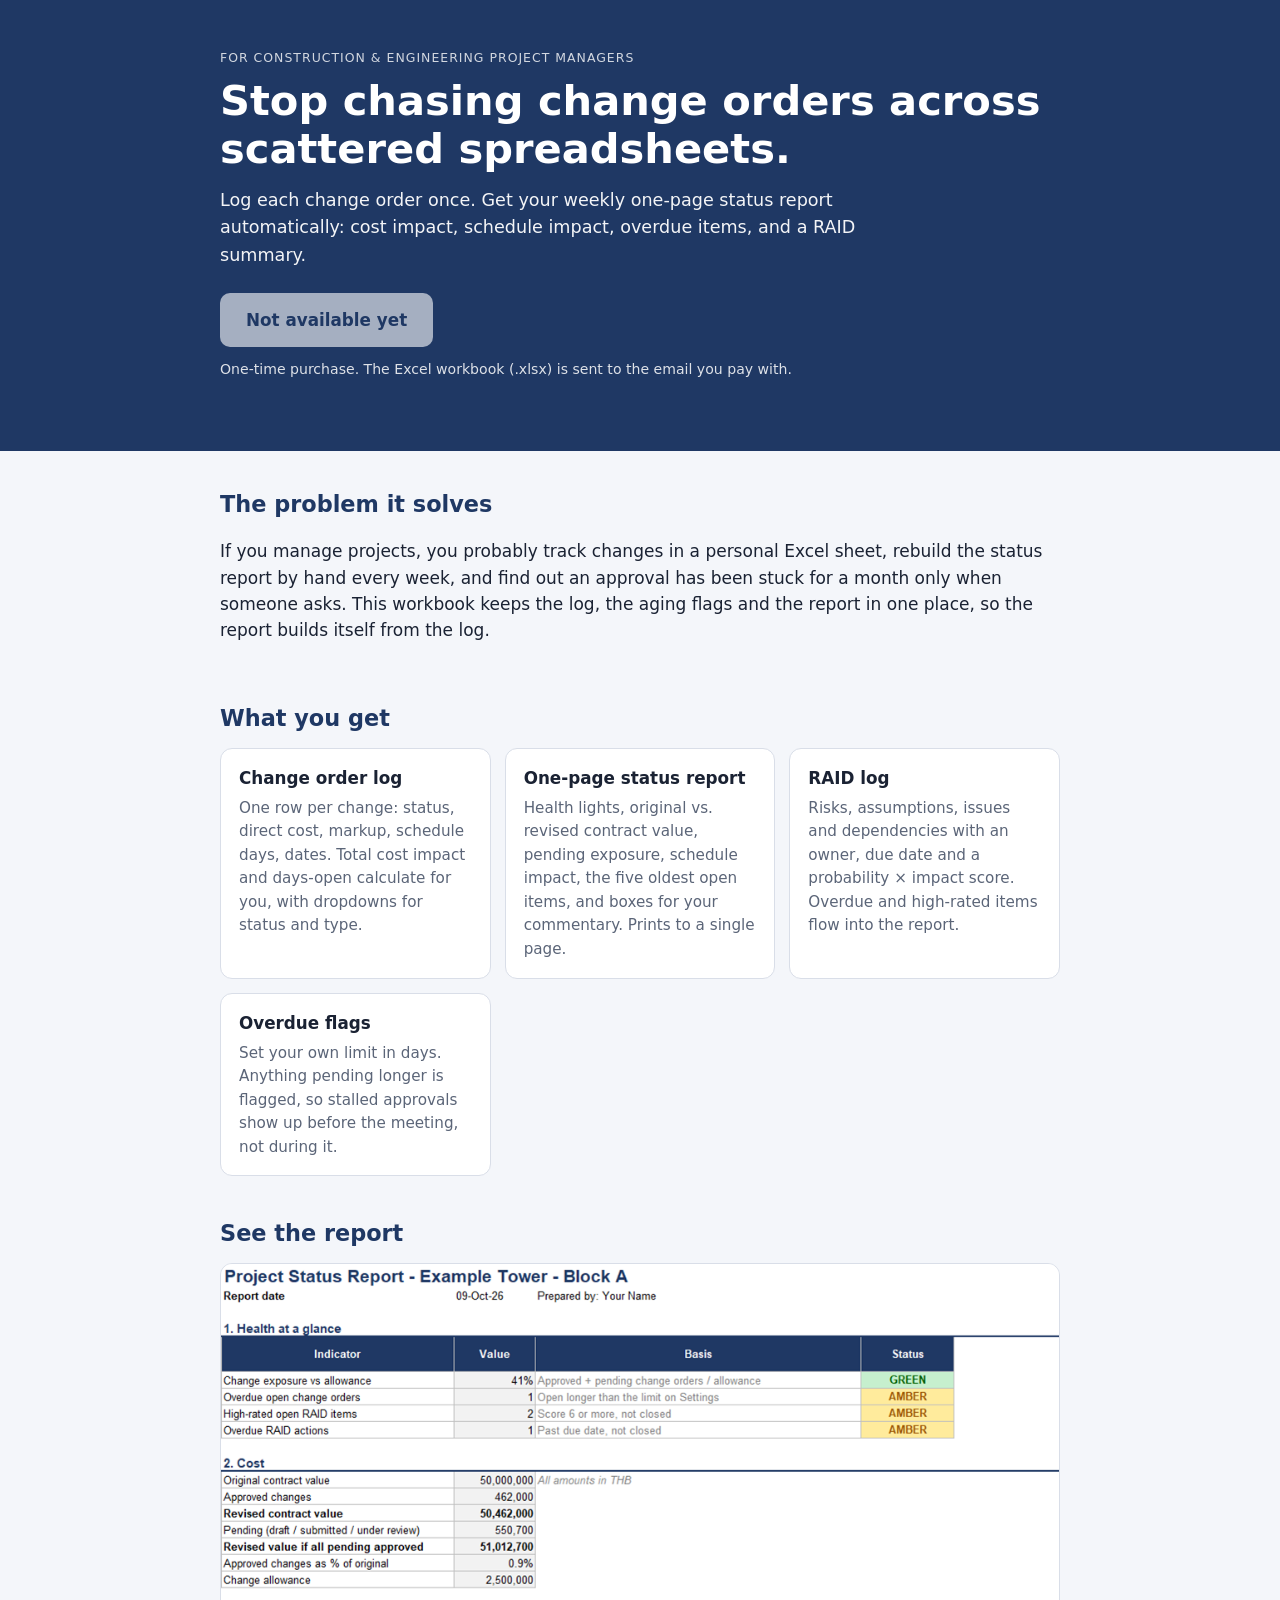
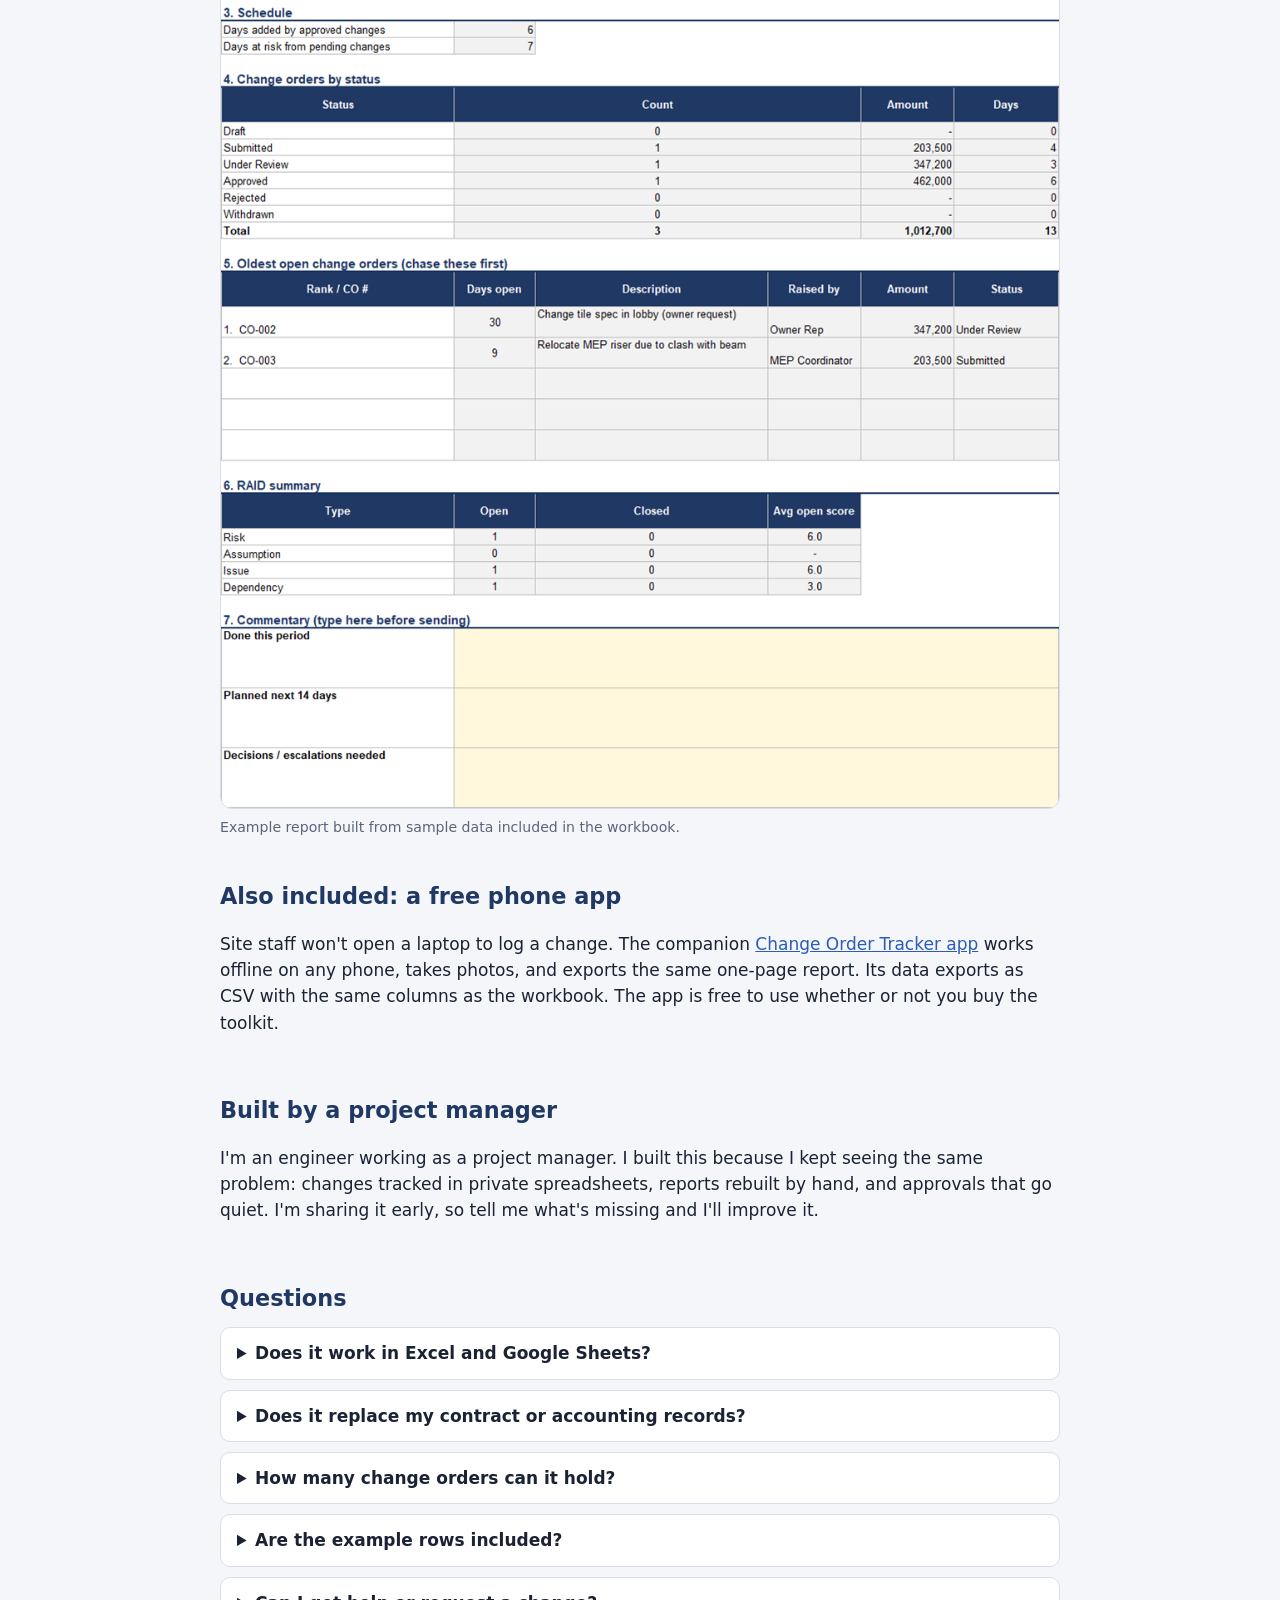
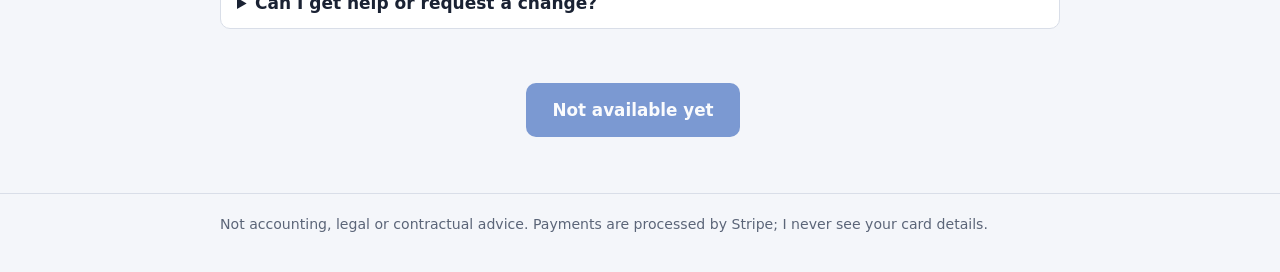
==== toolkit/index.html @ 3f7176aa "Add Excel toolkit landing page and in-app link Buy buttons stay disabled until a real payment link i" ====
<!doctype html>
<html lang="en">
<head>
<meta charset="utf-8">
<meta name="viewport" content="width=device-width, initial-scale=1">
<meta name="theme-color" content="#1f3864">
<title>Change Order &amp; Status Report Toolkit for Excel</title>
<meta name="description" content="An Excel workbook for project managers: log change orders and RAID items once, get a one-page status report automatically.">
<style>
  :root { --bg:#f4f6fa; --card:#fff; --ink:#1a2233; --muted:#5b6578; --line:#d9dee8; --navy:#1f3864; --accent:#2b5cb8; --on:#fff; }
  @media (prefers-color-scheme: dark) { :root { --bg:#0f1522; --card:#182033; --ink:#e8ecf5; --muted:#a3adc2; --line:#2b3550; --navy:#14213d; --accent:#6f9bff; } }
  * { box-sizing: border-box; }
  body { margin:0; background:var(--bg); color:var(--ink); font:17px/1.55 system-ui,-apple-system,"Segoe UI",Roboto,Arial,sans-serif; }
  .wrap { max-width: 880px; margin: 0 auto; padding: 0 20px; }
  header.hero { background: var(--navy); color: var(--on); padding: 48px 0 56px; }
  .eyebrow { text-transform: uppercase; letter-spacing: .08em; font-size: .78rem; opacity: .8; margin: 0 0 10px; }
  h1 { font-size: clamp(1.8rem, 5vw, 2.6rem); line-height: 1.15; margin: 0 0 14px; }
  .lead { font-size: 1.1rem; max-width: 40em; opacity: .95; margin: 0 0 24px; }
  .buy { display: inline-block; background: #fff; color: var(--navy); font-weight: 700; padding: 14px 26px; border-radius: 10px; text-decoration: none; border: 0; font-size: 1.05rem; cursor: pointer; }
  .buy:hover { filter: brightness(.95); }
  .buy[aria-disabled="true"] { opacity: .6; cursor: not-allowed; }
  .price { margin-left: 14px; font-size: 1.05rem; }
  .note { font-size: .88rem; opacity: .85; margin-top: 12px; }
  section { padding: 36px 0 4px; }
  h2 { font-size: 1.4rem; margin: 0 0 12px; color: var(--navy); }
  @media (prefers-color-scheme: dark) { h2 { color: var(--accent); } }
  .grid { display: grid; gap: 14px; grid-template-columns: repeat(auto-fit, minmax(230px, 1fr)); }
  .card { background: var(--card); border: 1px solid var(--line); border-radius: 12px; padding: 16px 18px; }
  .card h3 { margin: 0 0 6px; font-size: 1.05rem; }
  .card p { margin: 0; color: var(--muted); font-size: .95rem; }
  figure { margin: 0; }
  figure img { width: 100%; height: auto; border: 1px solid var(--line); border-radius: 12px; background: #fff; display: block; }
  figcaption { color: var(--muted); font-size: .88rem; margin-top: 8px; }
  ul.tick { list-style: none; padding: 0; margin: 0; }
  ul.tick li { padding: 6px 0 6px 28px; position: relative; }
  ul.tick li::before { content: "\2713"; position: absolute; left: 4px; color: var(--accent); font-weight: 700; }
  details { background: var(--card); border: 1px solid var(--line); border-radius: 10px; padding: 12px 16px; margin-bottom: 10px; }
  summary { cursor: pointer; font-weight: 600; }
  details p { margin: 8px 0 0; color: var(--muted); }
  .cta { text-align: center; padding: 40px 0 56px; }
  .cta .buy { background: var(--accent); color: #fff; }
  footer { border-top: 1px solid var(--line); padding: 20px 0 36px; color: var(--muted); font-size: .88rem; }
  a { color: var(--accent); }
  :focus-visible { outline: 3px solid #f5b400; outline-offset: 2px; }
</style>
</head>
<body>
<header class="hero"><div class="wrap">
  <p class="eyebrow">For construction &amp; engineering project managers</p>
  <h1>Stop chasing change orders across scattered spreadsheets.</h1>
  <p class="lead">Log each change order once. Get your weekly one-page status report automatically: cost impact, schedule impact, overdue items, and a RAID summary.</p>
  <a class="buy" id="buy1" href="#">Get the toolkit</a><span class="price" data-price></span>
  <p class="note">One-time purchase. The Excel workbook (.xlsx) is sent to the email you pay with.</p>
</div></header>

<main class="wrap">
  <section>
    <h2>The problem it solves</h2>
    <p>If you manage projects, you probably track changes in a personal Excel sheet, rebuild the status report by hand every week, and find out an approval has been stuck for a month only when someone asks. This workbook keeps the log, the aging flags and the report in one place, so the report builds itself from the log.</p>
  </section>

  <section>
    <h2>What you get</h2>
    <div class="grid">
      <div class="card"><h3>Change order log</h3><p>One row per change: status, direct cost, markup, schedule days, dates. Total cost impact and days-open calculate for you, with dropdowns for status and type.</p></div>
      <div class="card"><h3>One-page status report</h3><p>Health lights, original vs. revised contract value, pending exposure, schedule impact, the five oldest open items, and boxes for your commentary. Prints to a single page.</p></div>
      <div class="card"><h3>RAID log</h3><p>Risks, assumptions, issues and dependencies with an owner, due date and a probability &times; impact score. Overdue and high-rated items flow into the report.</p></div>
      <div class="card"><h3>Overdue flags</h3><p>Set your own limit in days. Anything pending longer is flagged, so stalled approvals show up before the meeting, not during it.</p></div>
    </div>
  </section>

  <section>
    <h2>See the report</h2>
    <figure>
      <img src="img/status-report.png" width="1008" height="1376" alt="Example one-page project status report showing health lights, cost summary, schedule impact, change orders by status, oldest open change orders and RAID summary" loading="lazy">
      <figcaption>Example report built from sample data included in the workbook.</figcaption>
    </figure>
  </section>

  <section>
    <h2>Also included: a free phone app</h2>
    <p>Site staff won't open a laptop to log a change. The companion <a href="../">Change Order Tracker app</a> works offline on any phone, takes photos, and exports the same one-page report. Its data exports as CSV with the same columns as the workbook. The app is free to use whether or not you buy the toolkit.</p>
  </section>

  <section>
    <h2>Built by a project manager</h2>
    <p>I'm an engineer working as a project manager. I built this because I kept seeing the same problem: changes tracked in private spreadsheets, reports rebuilt by hand, and approvals that go quiet. I'm sharing it early, so tell me what's missing and I'll improve it.</p>
  </section>

  <section>
    <h2>Questions</h2>
    <details><summary>Does it work in Excel and Google Sheets?</summary><p>It's built and tested in Microsoft Excel. It uses only standard functions and should open in Google Sheets, but I have not tested it there yet.</p></details>
    <details><summary>Does it replace my contract or accounting records?</summary><p>No. It's a tracking aid. Always check amounts and approvals against your contract documents.</p></details>
    <details><summary>How many change orders can it hold?</summary><p>200 change orders and 100 RAID items per file. You can extend it by copying the last row's formulas down.</p></details>
    <details><summary>Are the example rows included?</summary><p>Yes. A few example rows show the format. Delete them or type over them.</p></details>
    <details><summary>Can I get help or request a change?</summary><p data-contact>Contact details will be added here.</p></details>
  </section>

  <div class="cta">
    <a class="buy" id="buy2" href="#">Get the toolkit</a><span class="price" data-price></span>
  </div>
</main>

<footer><div class="wrap">Not accounting, legal or contractual advice. Payments are processed by Stripe; I never see your card details.</div></footer>

<script>
  // ---- Edit these three values before publishing --------------------------
  const PAYMENT_LINK = 'REPLACE_WITH_STRIPE_PAYMENT_LINK';
  const PRICE = '$19';
  const CONTACT = ''; // e.g. 'you@example.com' - leave empty to hide
  // -------------------------------------------------------------------------
  const ready = /^https:\/\/(buy\.stripe\.com|checkout\.stripe\.com|rzp\.io|razorpay\.com)\//.test(PAYMENT_LINK);
  for (const a of document.querySelectorAll('.buy')) {
    if (ready) { a.href = PAYMENT_LINK; a.rel = 'noopener'; }
    else { a.setAttribute('aria-disabled', 'true'); a.removeAttribute('href'); a.textContent = 'Not available yet'; a.addEventListener('click', e => e.preventDefault()); }
  }
  for (const p of document.querySelectorAll('[data-price]')) p.textContent = ready ? PRICE : '';
  const c = document.querySelector('[data-contact]');
  if (CONTACT) { c.textContent = 'Email '; const l = document.createElement('a'); l.href = 'mailto:' + CONTACT; l.textContent = CONTACT; c.append(l, ' and I will reply.'); }
</script>
</body>
</html>
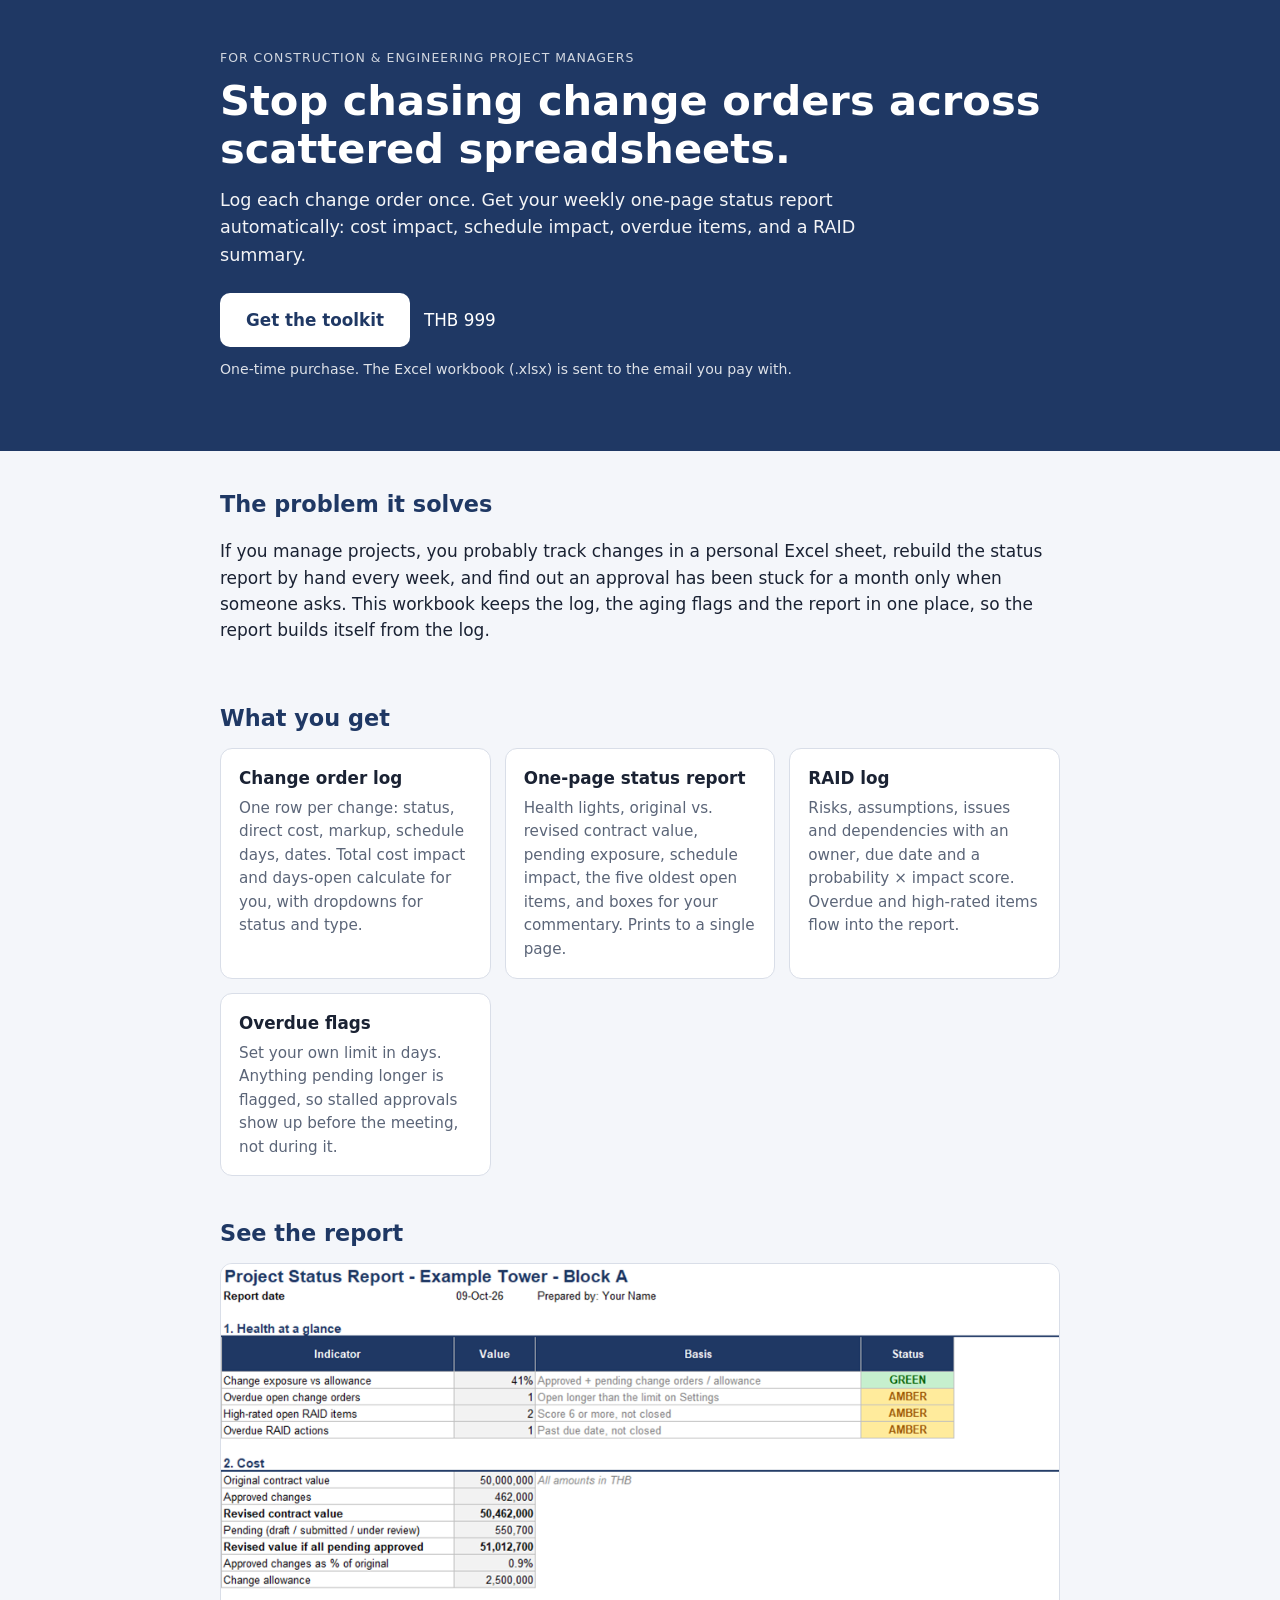
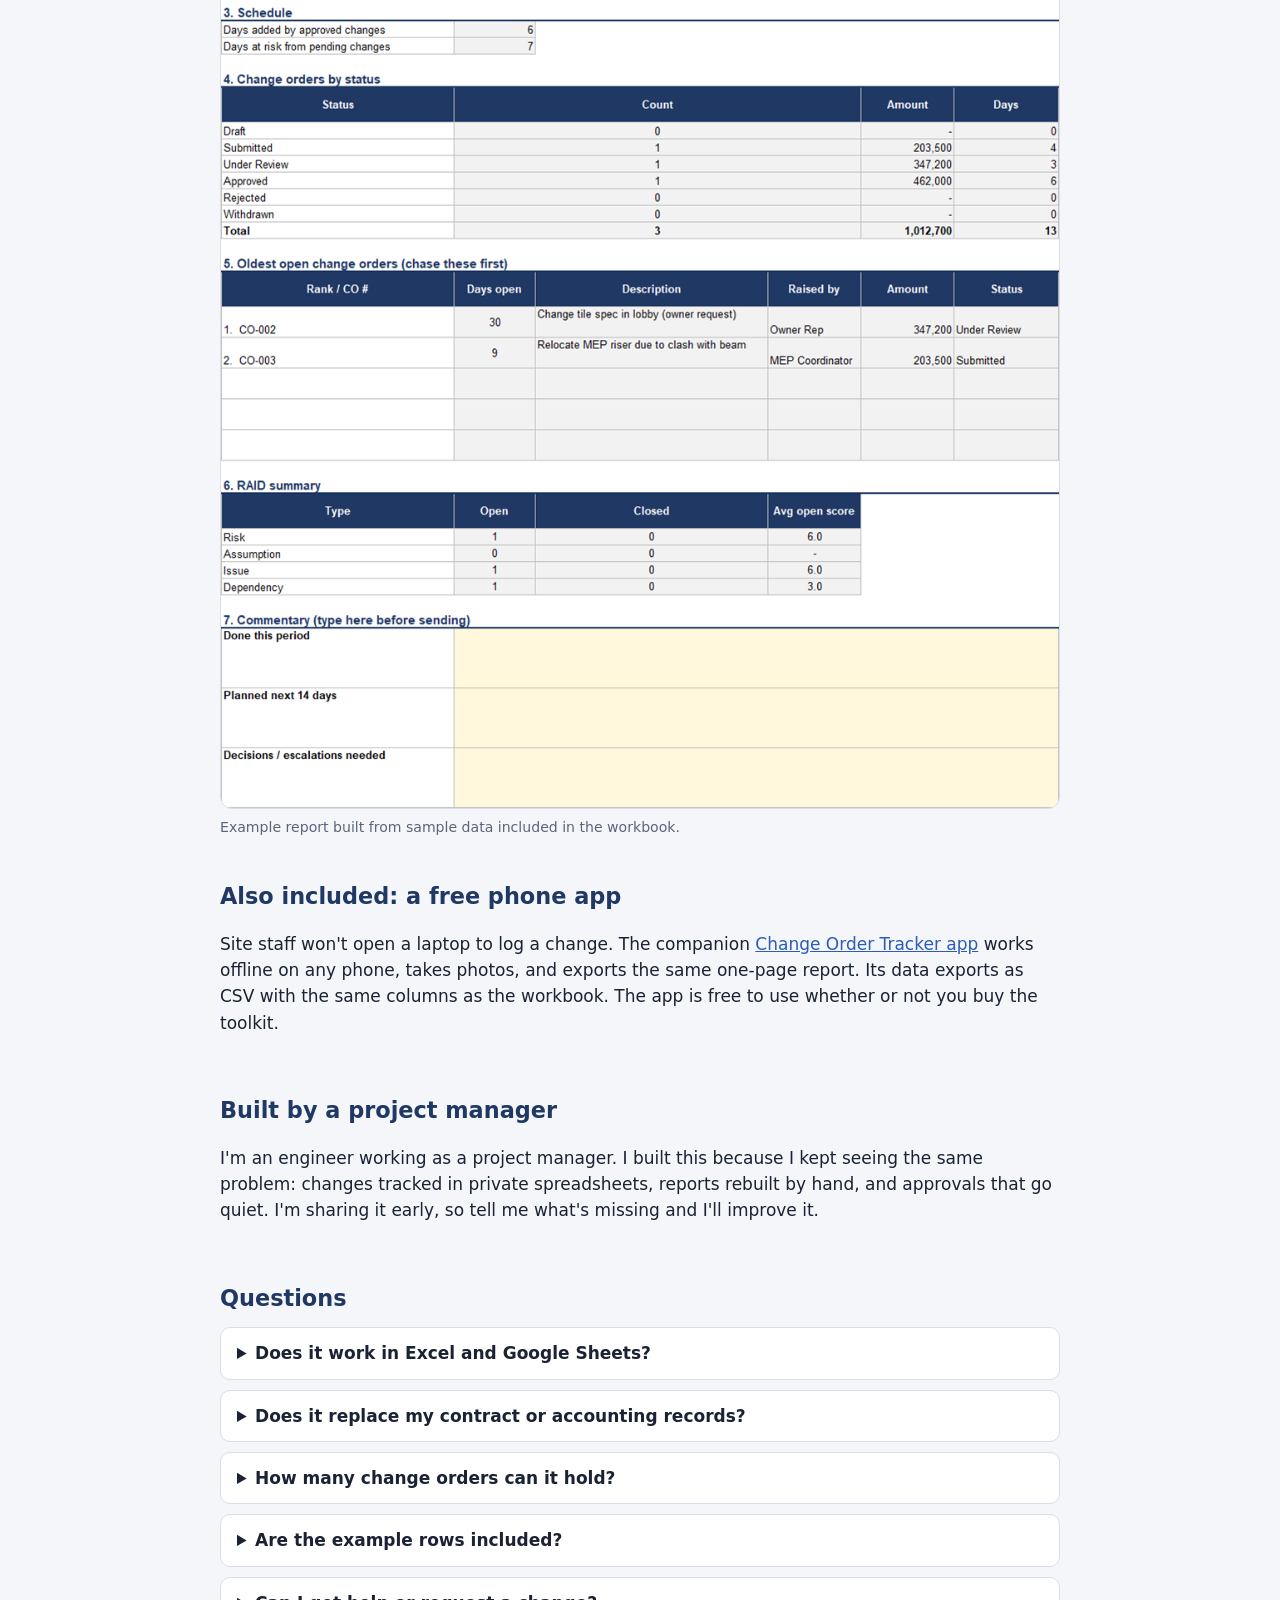
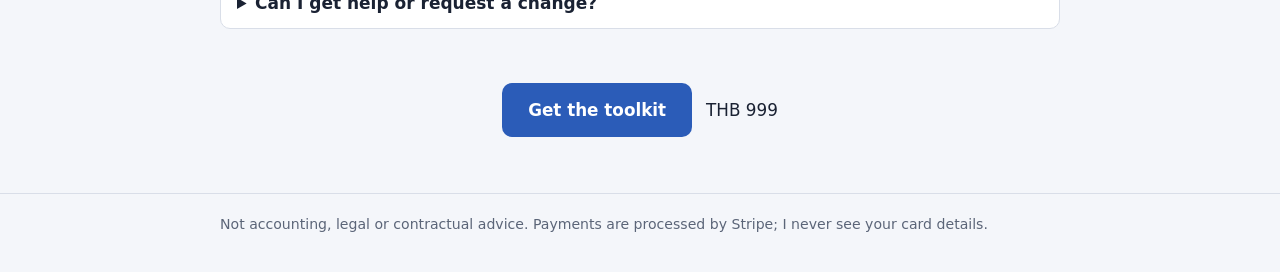
==== commit d15ca381: "Enable live Stripe payment link at THB 999 Co-Authored-By: Claude Sonnet 5.5 <noreply@anthropic.com>" ====
--- a/toolkit/index.html
+++ b/toolkit/index.html
@@ -105,8 +105,8 @@
 
 <script>
   // ---- Edit these three values before publishing --------------------------
-  const PAYMENT_LINK = 'REPLACE_WITH_STRIPE_PAYMENT_LINK';
-  const PRICE = '$19';
+  const PAYMENT_LINK = 'https://buy.stripe.com/00wbJ0aqh4ZB9tU5TG4ko00';
+  const PRICE = 'THB 999';
   const CONTACT = ''; // e.g. 'you@example.com' - leave empty to hide
   // -------------------------------------------------------------------------
   const ready = /^https:\/\/(buy\.stripe\.com|checkout\.stripe\.com|rzp\.io|razorpay\.com)\//.test(PAYMENT_LINK);
